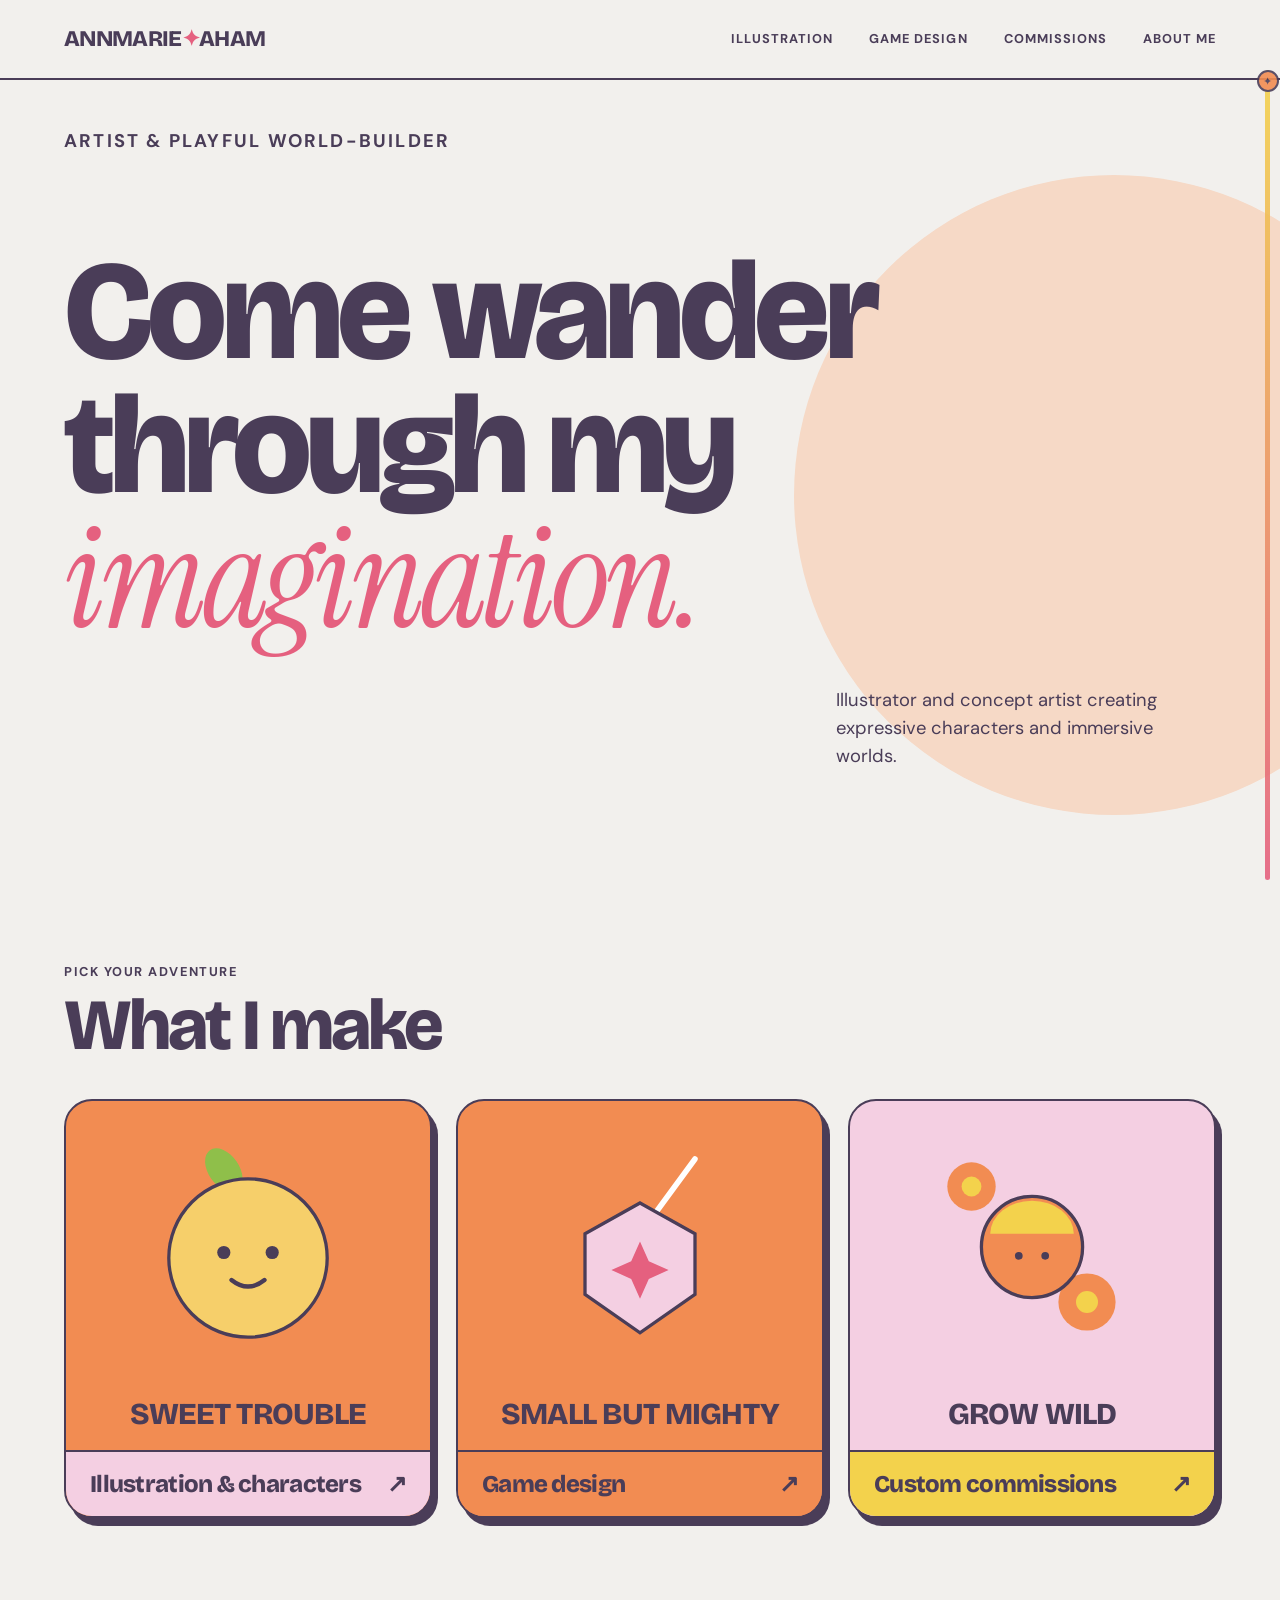
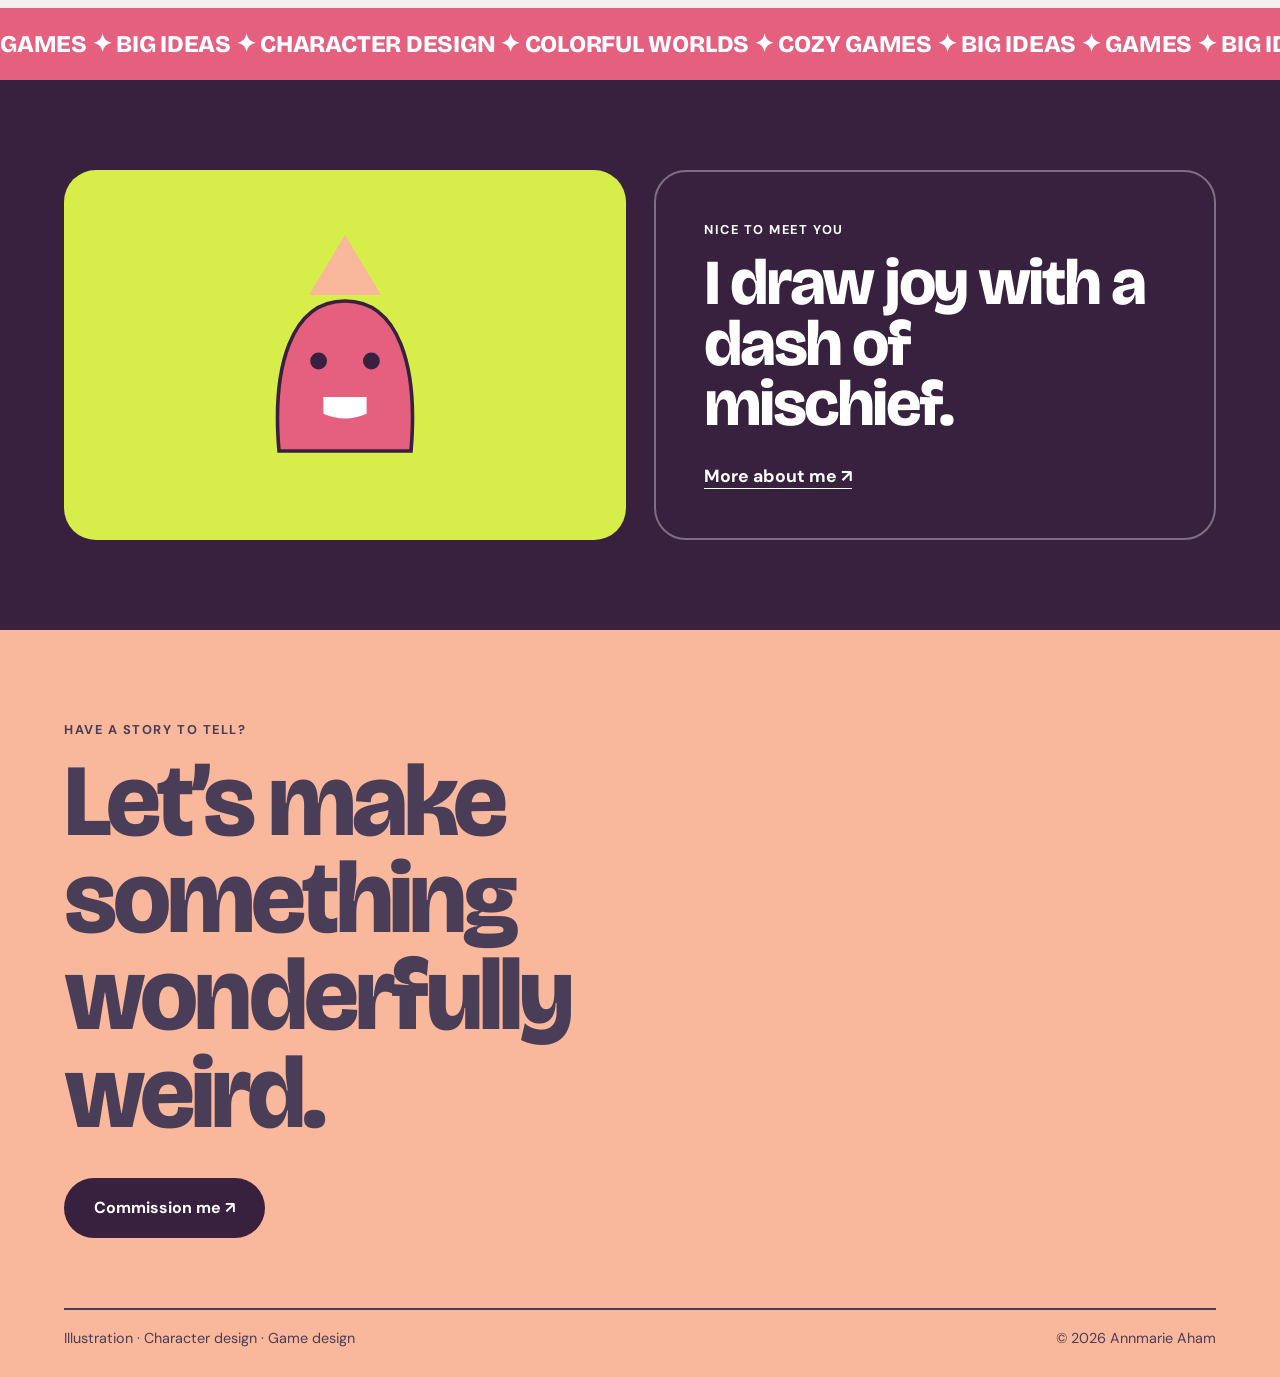
==== index.html @ 60f8be27 "Add files via upload" ====
<!DOCTYPE html>
<html lang="en">
<head>
<meta charset="utf-8">
<meta name="viewport" content="width=device-width, initial-scale=1">
<title>Annmarie Aham | Illustration, Character & Game Design</title>
<link rel="preconnect" href="https://fonts.googleapis.com">
<link rel="preconnect" href="https://fonts.gstatic.com" crossorigin>
<link href="https://fonts.googleapis.com/css2?family=Bricolage+Grotesque:opsz,wght@12..96,500;12..96,800&family=DM+Sans:wght@400;500;700&family=Instrument+Serif:ital@1&display=swap" rel="stylesheet">
<link rel="stylesheet" href="style.css">
</head>
<body>

<header>
  <a class="logo" href="#top">ANNMARIE<span>✦</span>AHAM</a>
  <nav aria-label="Main">
    <a href="illustration.html">Illustration</a>
    <a href="game-design.html">Game design</a>
    <a href="commissions.html">Commissions</a>
    <a href="about.html">About me</a>
  </nav>
</header>

<main id="top">
  <section class="hero">
    <div class="circle" aria-hidden="true"></div>
    <p class="tag" style="max-width:none;margin:0">Artist &amp; playful world-builder</p>
    <h1>Come wander through my <em>imagination.</em></h1>
    <p>Illustrator and concept artist creating expressive characters and immersive worlds.</p>
  </section>

  <section class="make" id="work">
    <p class="tag">Pick your adventure</p>
    <h2>What I make</h2>
    <div class="cards">

      <!-- Replace each <svg> with <img src="your-art.png" alt="..."> when you're ready -->
      <a class="card" href="illustration.html" style="background:var(--orange)">
        <div class="art">
          <svg viewBox="0 0 200 200" aria-hidden="true"><ellipse cx="78" cy="30" rx="14" ry="22" fill="#8fbf4a" transform="rotate(-35 78 30)"/><circle cx="100" cy="110" r="72" fill="#f6cf6a" stroke="#4a3d58" stroke-width="3"/><circle cx="78" cy="105" r="6" fill="#4a3d58"/><circle cx="122" cy="105" r="6" fill="#4a3d58"/><path d="M85 130q15 12 30 0" stroke="#4a3d58" stroke-width="4" fill="none" stroke-linecap="round"/></svg>
        </div>
        <div class="big">Sweet trouble</div>
        <div class="label" style="background:var(--blush)"><span>Illustration &amp; characters</span><span>↗</span></div>
      </a>

      <a class="card c2" href="game-design.html">
        <div class="art">
          <svg viewBox="0 0 200 200" aria-hidden="true"><line x1="150" y1="20" x2="95" y2="95" stroke="#fff" stroke-width="5" stroke-linecap="round"/><path d="M100 60l50 28v55l-50 35-50-35V88z" fill="#f4cfe2" stroke="#4a3d58" stroke-width="3"/><path d="M100 95l8 18 18 8-18 8-8 18-8-18-18-8 18-8z" fill="#e5607f"/></svg>
        </div>
        <div class="big">Small but mighty</div>
        <div class="label"><span>Game design</span><span>↗</span></div>
      </a>

      <a class="card c3" href="commissions.html">
        <div class="art">
          <svg viewBox="0 0 200 200" aria-hidden="true"><circle cx="45" cy="45" r="22" fill="#f28c52"/><circle cx="45" cy="45" r="9" fill="#f3d24c"/><circle cx="150" cy="150" r="26" fill="#f28c52"/><circle cx="150" cy="150" r="10" fill="#f3d24c"/><circle cx="100" cy="100" r="46" fill="#f28c52" stroke="#4a3d58" stroke-width="3"/><path d="M62 88a38 30 0 0 1 76 0z" fill="#f3d24c"/><circle cx="88" cy="108" r="3.5" fill="#4a3d58"/><circle cx="112" cy="108" r="3.5" fill="#4a3d58"/></svg>
        </div>
        <div class="big">Grow wild</div>
        <div class="label"><span>Custom commissions</span><span>↗</span></div>
      </a>
    </div>
  </section>

  <div class="band" aria-hidden="true"><div>
    Games ✦ Big ideas ✦ Character design ✦ Colorful worlds ✦ Cozy games ✦ Big ideas ✦ Games ✦ Big ideas ✦ Character design ✦ Colorful worlds ✦ Cozy games ✦ Big ideas ✦
  </div></div>

  <section class="about" id="about">
    <div class="pic">
      <svg viewBox="0 0 200 220" aria-hidden="true"><path d="M100 10l30 50H70z" fill="#f9b79b"/><path d="M45 190c-6-70 10-125 55-125s61 55 55 125z" fill="#e5607f" stroke="#38213f" stroke-width="3"/><circle cx="78" cy="115" r="7" fill="#38213f"/><circle cx="122" cy="115" r="7" fill="#38213f"/><path d="M82 145h36v14q-18 8-36 0z" fill="#fff"/></svg>
    </div>
    <div class="txt">
      <div>
        <p class="tag">Nice to meet you</p>
        <h2 style="margin-top:14px">I draw joy with a dash of mischief.</h2>
      </div>
      <a href="about.html">More about me ↗</a>
    </div>
  </section>

  <section class="cta" id="contact">
    <p class="tag">Have a story to tell?</p>
    <h2 style="margin-top:14px">Let’s make something wonderfully weird.</h2>
    <a class="btn" href="commissions.html">Commission me ↗</a>
    <footer>
      <span>Illustration · Character design · Game design</span>
      <span>© 2026 Annmarie Aham</span>
    </footer>
  </section>
</main>

<div id="trail" aria-hidden="true"><div id="dot">✦</div></div>
<script src="site.js"></script>
</body>
</html>
---- style.css ----
/* ---- COLORS: change these and the whole site updates ---- */
:root{
  --paper:#f2f0ed; --ink:#4a3d58; --pink:#e5607f; --peach:#f6d9c6;
  --yellow:#f3d24c; --orange:#f28c52; --blush:#f4cfe2; --plum:#38213f; --salmon:#f9b79b;
  --display:"Bricolage Grotesque","Helvetica Neue",Arial,sans-serif;
  --body:"DM Sans","Helvetica Neue",Arial,sans-serif;
  --serif:"Instrument Serif",Georgia,serif;
}
*{box-sizing:border-box;margin:0}
html{scroll-behavior:smooth}
body{background:var(--paper);color:var(--ink);font-family:var(--body);line-height:1.5;overflow-x:hidden}
a{color:inherit}
:focus-visible{outline:3px solid var(--pink);outline-offset:3px}
h1,h2,h3{font-family:var(--display);font-weight:800;letter-spacing:-.04em;line-height:.95}
.wrap{padding:0 clamp(20px,5vw,64px)}

/* nav */
header{display:flex;justify-content:space-between;align-items:center;gap:16px;padding:22px clamp(20px,5vw,64px);border-bottom:2px solid var(--ink);flex-wrap:wrap}
.logo{font-family:var(--display);font-weight:800;font-size:1.4rem;letter-spacing:-.03em;text-decoration:none}
.logo span{color:var(--pink)}
nav{display:flex;gap:clamp(14px,3vw,36px);flex-wrap:wrap}
nav a{font-size:.8rem;font-weight:700;letter-spacing:.08em;text-transform:uppercase;text-decoration:none}
nav a:hover{color:var(--pink)}

/* hero */
.hero{position:relative;padding:48px clamp(20px,5vw,64px) 80px;min-height:88vh;overflow:hidden}
.hero .circle{position:absolute;right:-12vw;top:12%;width:min(60vw,640px);aspect-ratio:1;border-radius:50%;background:var(--peach);z-index:0}
.hero>*{position:relative;z-index:1}
.tag{font-size:.8rem;font-weight:700;letter-spacing:.12em;text-transform:uppercase}
.hero h1{font-size:clamp(3.2rem,11vw,9rem);margin-top:clamp(40px,10vh,120px)}
.hero h1 em{font-family:var(--serif);font-weight:400;color:var(--pink);letter-spacing:-.03em}
.hero p{max-width:380px;font-size:1.15rem;margin:40px 0 0 auto}
.star{color:var(--pink)}

/* what I make */
.make{padding:90px clamp(20px,5vw,64px)}
.make h2{font-size:clamp(2.4rem,6vw,4.5rem);margin:10px 0 40px}
.cards{display:grid;grid-template-columns:repeat(auto-fit,minmax(250px,1fr));gap:24px}
.card{display:flex;flex-direction:column;border-radius:28px;border:2px solid var(--ink);box-shadow:6px 8px 0 var(--ink);overflow:hidden;text-decoration:none;background:var(--orange);transition:transform .2s}
.card:hover{transform:translate(-2px,-3px)}
.card .art{display:grid;place-items:center;padding:36px 20px}
.card .art svg{width:70%;max-width:220px}
.card .big{font-family:var(--display);font-weight:800;font-size:1.9rem;letter-spacing:-.03em;text-transform:uppercase;text-align:center;padding:6px 16px 20px;line-height:1}
.card .label{display:flex;justify-content:space-between;align-items:center;gap:12px;padding:20px 24px;font-family:var(--display);font-weight:800;font-size:1.5rem;letter-spacing:-.03em;line-height:1;border-top:2px solid var(--ink);background:var(--blush)}
.c2{background:var(--orange)} .c2 .label{background:var(--orange)}
.c3{background:var(--blush)} .c3 .label{background:var(--yellow)}

/* marquee */
.band{background:var(--pink);color:#fff;overflow:hidden;white-space:nowrap;padding:18px 0;font-family:var(--display);font-weight:800;font-size:1.5rem;text-transform:uppercase;letter-spacing:-.01em}
.band div{display:inline-block;animation:slide 28s linear infinite}
@keyframes slide{to{transform:translateX(-50%)}}

/* about */
.about{background:var(--plum);color:#fff;padding:90px clamp(20px,5vw,64px);display:grid;grid-template-columns:repeat(auto-fit,minmax(280px,1fr));gap:28px}
.about .pic{background:#d7ee4a;border-radius:32px;display:grid;place-items:center;padding:40px;min-height:340px}
.about .pic svg{width:60%;max-width:240px}
.about .txt{border:2px solid rgba(255,255,255,.35);border-radius:32px;padding:clamp(24px,4vw,48px);display:flex;flex-direction:column;justify-content:space-between;gap:28px}
.about h2{font-size:clamp(2.2rem,5vw,4rem)}
.about a{font-weight:700;font-size:1.1rem;text-underline-offset:6px}

/* cta */
.cta{background:var(--salmon);padding:90px clamp(20px,5vw,64px) 28px}
.cta h2{font-size:clamp(2.6rem,8vw,6.5rem);max-width:9ch}
.btn{display:inline-block;margin-top:36px;background:var(--plum);color:#fff;font-weight:700;padding:18px 30px;border-radius:999px;text-decoration:none}
.btn:hover{background:var(--pink)}
footer{display:flex;justify-content:space-between;flex-wrap:wrap;gap:10px;border-top:2px solid var(--ink);margin-top:70px;padding-top:18px;font-size:.9rem}

/* scroll trail */
#trail{position:fixed;right:10px;top:70px;bottom:20px;width:5px;border-radius:5px;background:linear-gradient(var(--yellow),var(--pink));opacity:.9;z-index:20;pointer-events:none}
#dot{position:absolute;left:50%;top:0;width:22px;height:22px;margin-left:-11px;border-radius:50%;background:var(--orange);border:2px solid var(--ink);display:grid;place-items:center;font-size:.7rem;color:var(--ink)}
@media(max-width:640px){#trail{display:none}.hero p{margin-left:0}}
@media(prefers-reduced-motion:reduce){.band div{animation:none}html{scroll-behavior:auto}.card{transition:none}}

/* subpages */
nav a[aria-current]{color:var(--pink);text-decoration:underline;text-underline-offset:6px}
.page-hero{padding:56px clamp(20px,5vw,64px) 30px}
.page-hero h1{font-size:clamp(2.8rem,9vw,7rem);margin-top:14px}
.page-hero h1 em{font-family:var(--serif);font-weight:400;color:var(--pink);letter-spacing:-.03em}
.page-hero p.lead{max-width:420px;font-size:1.15rem;margin:28px 0 0 auto}
.grid{display:grid;grid-template-columns:repeat(auto-fit,minmax(260px,1fr));gap:24px;padding:30px clamp(20px,5vw,64px) 90px}
.tile{border:2px solid var(--ink);border-radius:28px;box-shadow:6px 8px 0 var(--ink);overflow:hidden;background:var(--blush);text-decoration:none;display:flex;flex-direction:column}
.tile .ph{aspect-ratio:4/3;display:grid;place-items:center;font-family:var(--serif);font-style:italic;font-size:1.3rem;text-align:center;padding:20px}
.tile img{width:100%;aspect-ratio:4/3;object-fit:cover;display:block}
.tile .cap{padding:16px 22px;border-top:2px solid var(--ink);font-family:var(--display);font-weight:800;font-size:1.25rem;letter-spacing:-.02em;line-height:1.1;background:#fff}
.tile .cap small{display:block;font-family:var(--body);font-weight:400;font-size:.9rem;letter-spacing:0;margin-top:4px}
.t1 .ph{background:var(--orange)}.t2 .ph{background:var(--yellow)}.t3 .ph{background:var(--blush)}.t4 .ph{background:#d7ee4a}.t5 .ph{background:var(--pink);color:#fff}.t6 .ph{background:var(--peach)}
.duo{display:grid;grid-template-columns:repeat(auto-fit,minmax(280px,1fr));gap:24px;padding:30px clamp(20px,5vw,64px) 90px}
.me{background:var(--pink);border:2px solid var(--ink);border-radius:32px;display:grid;place-items:center;padding:40px;position:relative;min-height:340px}
.me svg{width:55%;max-width:220px}
.me b{position:absolute;right:22px;bottom:16px;font-family:var(--serif);font-style:italic;font-weight:400;color:#fff;font-size:1.4rem}
.bio{background:var(--yellow);border:2px solid var(--ink);border-radius:32px;padding:clamp(24px,4vw,44px);display:flex;flex-direction:column;gap:18px;font-size:1.05rem}
.bio hr{border:0;border-top:2px solid var(--ink);margin:4px 0}
.bio .now{font-family:var(--serif);font-style:italic;font-size:1.3rem}
.steps{counter-reset:s;list-style:none;padding:0;display:grid;gap:16px;max-width:620px}
.steps li{counter-increment:s;display:flex;gap:16px;align-items:baseline;font-size:1.1rem}
.steps li::before{content:counter(s);font-family:var(--display);font-weight:800;font-size:1.8rem;color:var(--pink);min-width:1.4ch}
.cta.orange{background:var(--orange)}
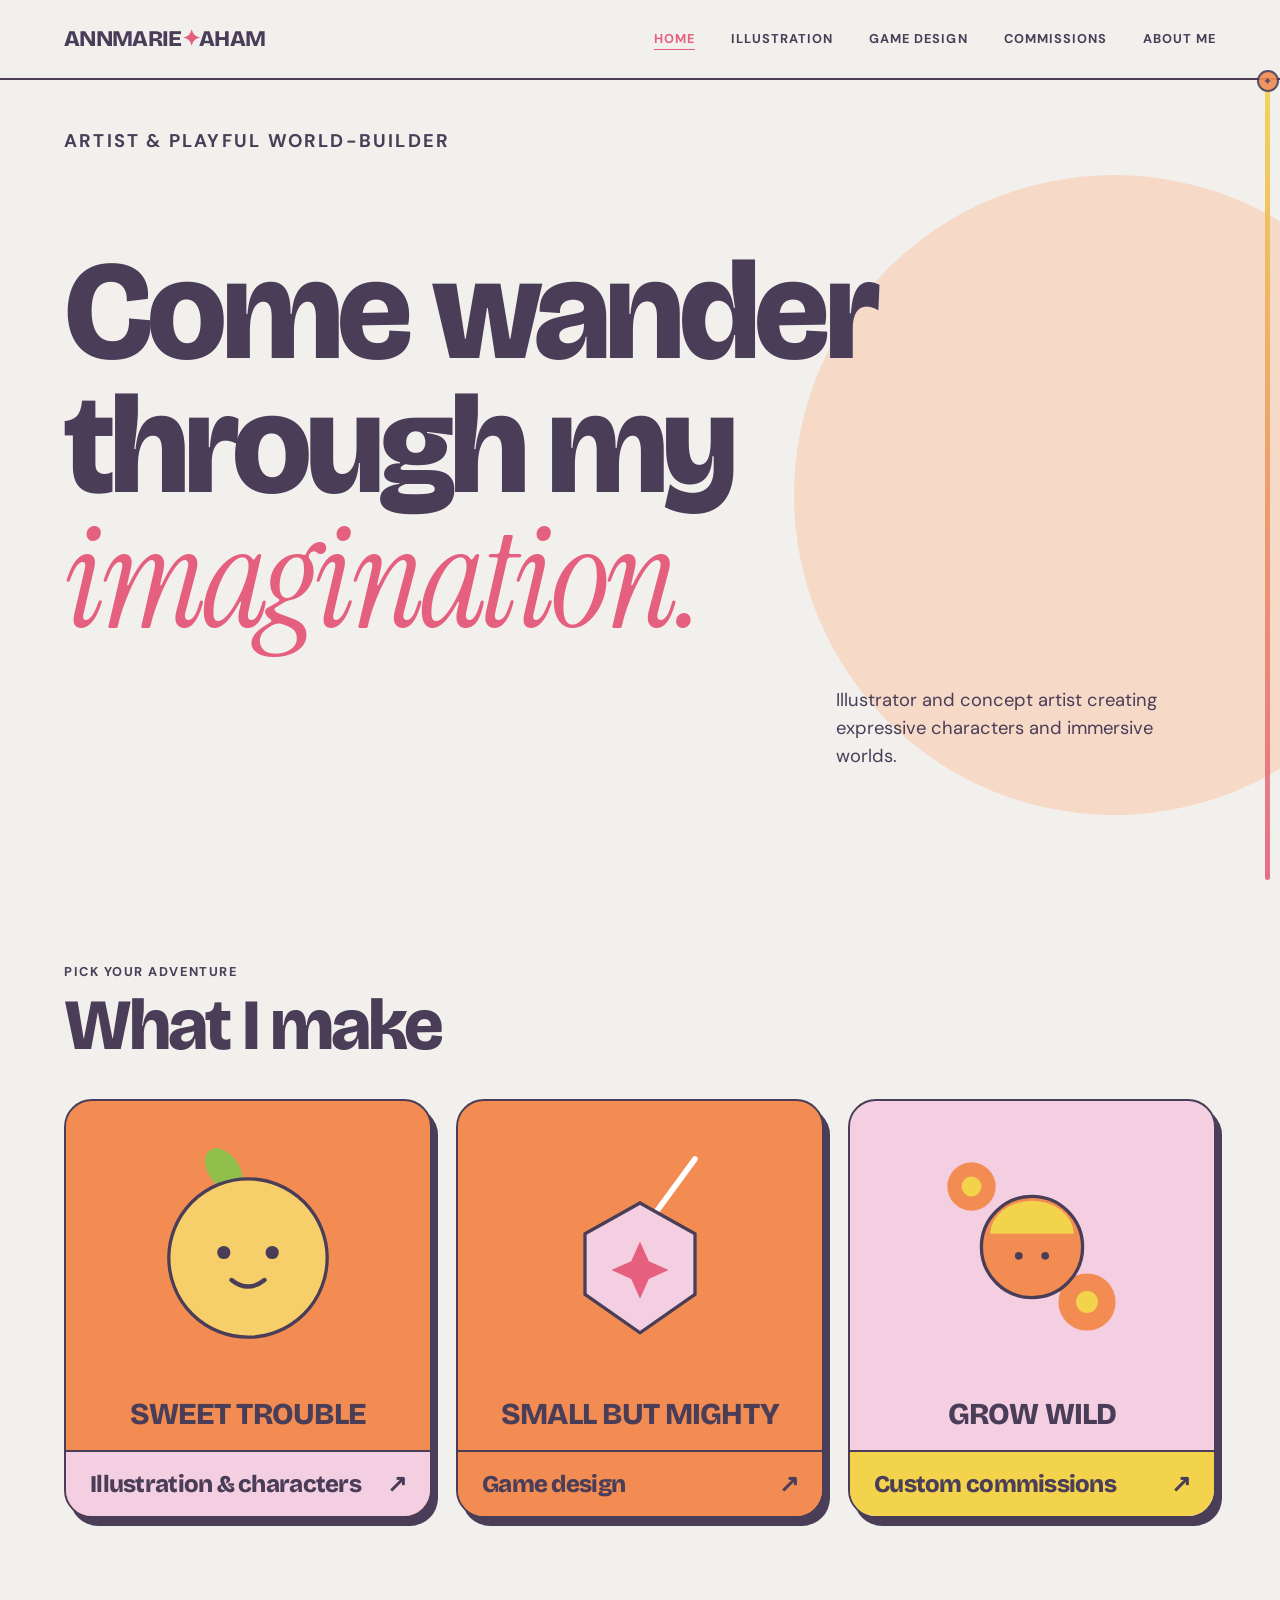
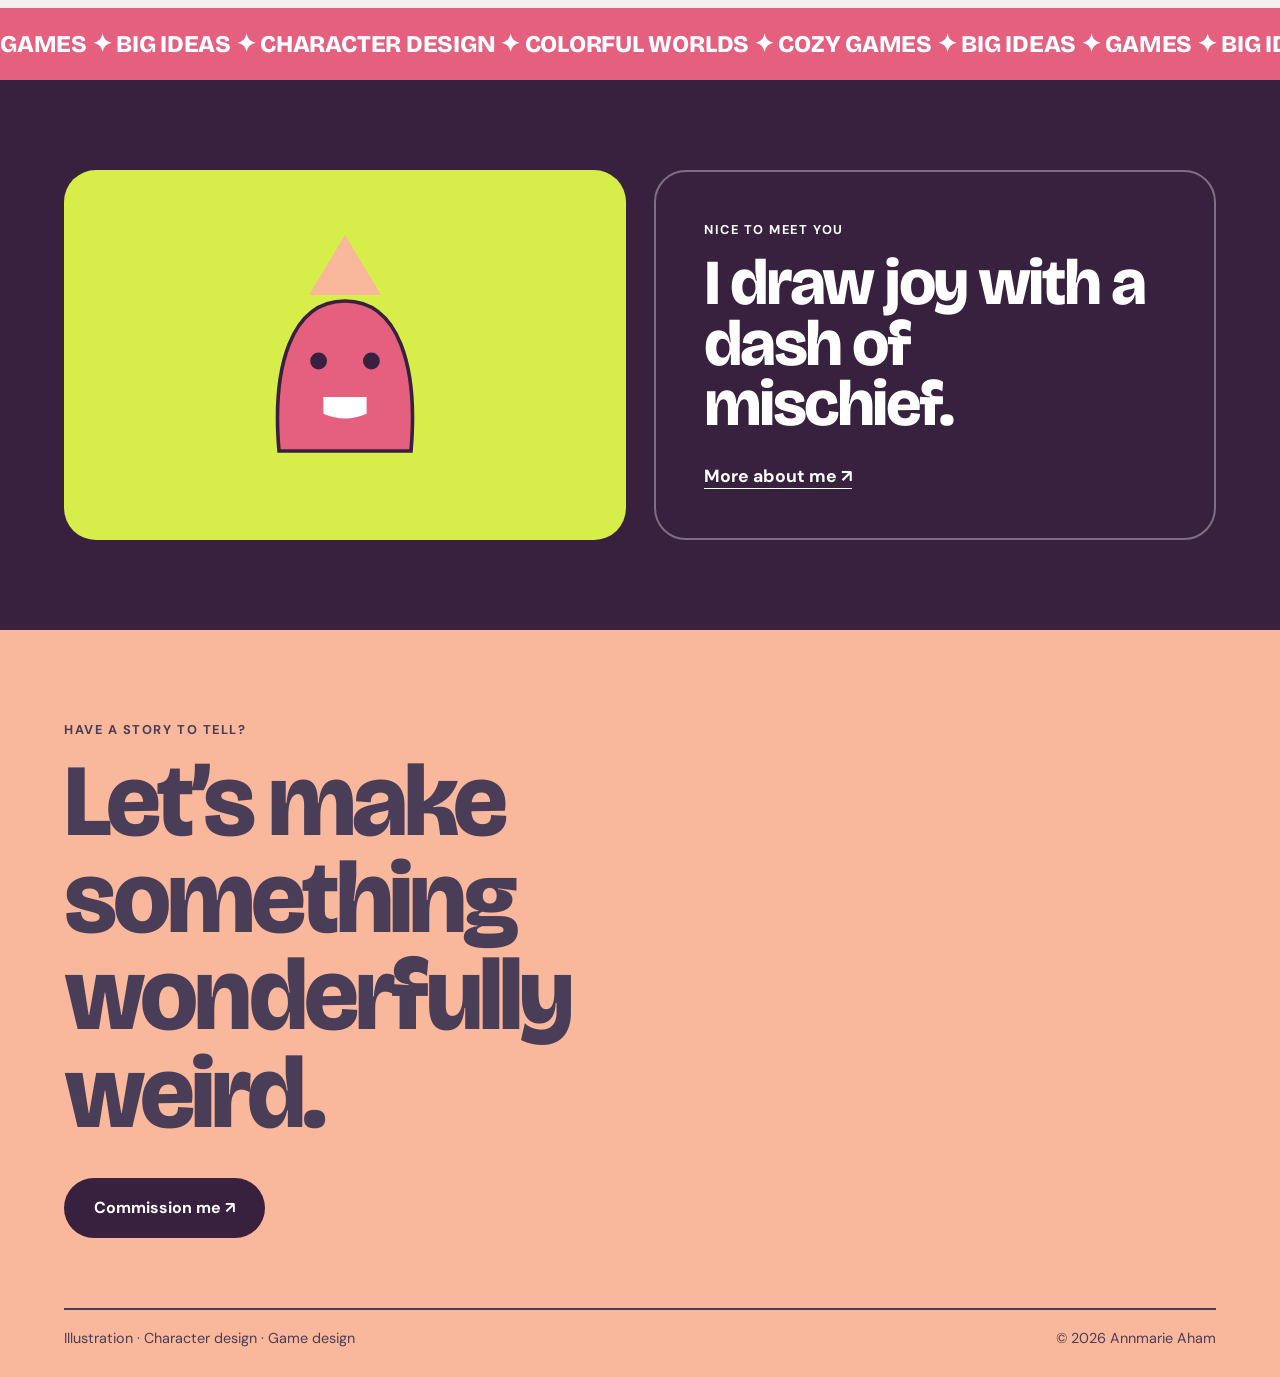
==== commit d34207ac: "Add files via upload" ====
--- a/index.html
+++ b/index.html
@@ -9,11 +9,11 @@
 <link href="https://fonts.googleapis.com/css2?family=Bricolage+Grotesque:opsz,wght@12..96,500;12..96,800&family=DM+Sans:wght@400;500;700&family=Instrument+Serif:ital@1&display=swap" rel="stylesheet">
 <link rel="stylesheet" href="style.css">
 </head>
-<body>
+<body data-page="home">
 
 <header>
   <a class="logo" href="#top">ANNMARIE<span>✦</span>AHAM</a>
-  <nav aria-label="Main">
+  <nav aria-label="Main"><a href="index.html" aria-current="page">Home</a>
     <a href="illustration.html">Illustration</a>
     <a href="game-design.html">Game design</a>
     <a href="commissions.html">Commissions</a>
@@ -24,68 +24,63 @@
 <main id="top">
   <section class="hero">
     <div class="circle" aria-hidden="true"></div>
-    <p class="tag" style="max-width:none;margin:0">Artist &amp; playful world-builder</p>
-    <h1>Come wander through my <em>imagination.</em></h1>
-    <p>Illustrator and concept artist creating expressive characters and immersive worlds.</p>
+    <p class="tag" style="max-width:none;margin:0" data-text="hero.tag">Artist &amp; playful world-builder</p>
+    <h1><span data-text="hero.title">Come wander through my</span> <em data-text="hero.accent">imagination.</em></h1>
+    <p data-text="hero.text">Illustrator and concept artist creating expressive characters and immersive worlds.</p>
   </section>
 
   <section class="make" id="work">
-    <p class="tag">Pick your adventure</p>
-    <h2>What I make</h2>
+    <p class="tag" data-text="make.tag">Pick your adventure</p>
+    <h2 data-text="make.heading">What I make</h2>
     <div class="cards">
 
       <!-- Replace each <svg> with <img src="your-art.png" alt="..."> when you're ready -->
       <a class="card" href="illustration.html" style="background:var(--orange)">
-        <div class="art">
+        <div class="art" data-img="card1.image">
           <svg viewBox="0 0 200 200" aria-hidden="true"><ellipse cx="78" cy="30" rx="14" ry="22" fill="#8fbf4a" transform="rotate(-35 78 30)"/><circle cx="100" cy="110" r="72" fill="#f6cf6a" stroke="#4a3d58" stroke-width="3"/><circle cx="78" cy="105" r="6" fill="#4a3d58"/><circle cx="122" cy="105" r="6" fill="#4a3d58"/><path d="M85 130q15 12 30 0" stroke="#4a3d58" stroke-width="4" fill="none" stroke-linecap="round"/></svg>
         </div>
-        <div class="big">Sweet trouble</div>
-        <div class="label" style="background:var(--blush)"><span>Illustration &amp; characters</span><span>↗</span></div>
+        <div class="big" data-text="card1.big">Sweet trouble</div>
+        <div class="label" style="background:var(--blush)"><span data-text="card1.label">Illustration &amp; characters</span><span>↗</span></div>
       </a>
 
       <a class="card c2" href="game-design.html">
-        <div class="art">
+        <div class="art" data-img="card2.image">
           <svg viewBox="0 0 200 200" aria-hidden="true"><line x1="150" y1="20" x2="95" y2="95" stroke="#fff" stroke-width="5" stroke-linecap="round"/><path d="M100 60l50 28v55l-50 35-50-35V88z" fill="#f4cfe2" stroke="#4a3d58" stroke-width="3"/><path d="M100 95l8 18 18 8-18 8-8 18-8-18-18-8 18-8z" fill="#e5607f"/></svg>
         </div>
-        <div class="big">Small but mighty</div>
-        <div class="label"><span>Game design</span><span>↗</span></div>
+        <div class="big" data-text="card2.big">Small but mighty</div>
+        <div class="label"><span data-text="card2.label">Game design</span><span>↗</span></div>
       </a>
 
       <a class="card c3" href="commissions.html">
-        <div class="art">
+        <div class="art" data-img="card3.image">
           <svg viewBox="0 0 200 200" aria-hidden="true"><circle cx="45" cy="45" r="22" fill="#f28c52"/><circle cx="45" cy="45" r="9" fill="#f3d24c"/><circle cx="150" cy="150" r="26" fill="#f28c52"/><circle cx="150" cy="150" r="10" fill="#f3d24c"/><circle cx="100" cy="100" r="46" fill="#f28c52" stroke="#4a3d58" stroke-width="3"/><path d="M62 88a38 30 0 0 1 76 0z" fill="#f3d24c"/><circle cx="88" cy="108" r="3.5" fill="#4a3d58"/><circle cx="112" cy="108" r="3.5" fill="#4a3d58"/></svg>
         </div>
-        <div class="big">Grow wild</div>
-        <div class="label"><span>Custom commissions</span><span>↗</span></div>
+        <div class="big" data-text="card3.big">Grow wild</div>
+        <div class="label"><span data-text="card3.label">Custom commissions</span><span>↗</span></div>
       </a>
     </div>
   </section>
 
-  <div class="band" aria-hidden="true"><div>
-    Games ✦ Big ideas ✦ Character design ✦ Colorful worlds ✦ Cozy games ✦ Big ideas ✦ Games ✦ Big ideas ✦ Character design ✦ Colorful worlds ✦ Cozy games ✦ Big ideas ✦
-  </div></div>
+  <div class="band" aria-hidden="true"><div><span data-text="band">Games ✦ Big ideas ✦ Character design ✦ Colorful worlds ✦ Cozy games ✦ Big ideas ✦ </span><span data-text="band">Games ✦ Big ideas ✦ Character design ✦ Colorful worlds ✦ Cozy games ✦ Big ideas ✦ </span><span data-text="band">Games ✦ Big ideas ✦ Character design ✦ Colorful worlds ✦ Cozy games ✦ Big ideas ✦ </span><span data-text="band">Games ✦ Big ideas ✦ Character design ✦ Colorful worlds ✦ Cozy games ✦ Big ideas ✦ </span></div></div>
 
   <section class="about" id="about">
-    <div class="pic">
+    <div class="pic" data-img="teaser.image">
       <svg viewBox="0 0 200 220" aria-hidden="true"><path d="M100 10l30 50H70z" fill="#f9b79b"/><path d="M45 190c-6-70 10-125 55-125s61 55 55 125z" fill="#e5607f" stroke="#38213f" stroke-width="3"/><circle cx="78" cy="115" r="7" fill="#38213f"/><circle cx="122" cy="115" r="7" fill="#38213f"/><path d="M82 145h36v14q-18 8-36 0z" fill="#fff"/></svg>
     </div>
     <div class="txt">
       <div>
-        <p class="tag">Nice to meet you</p>
-        <h2 style="margin-top:14px">I draw joy with a dash of mischief.</h2>
+        <p class="tag" data-text="teaser.tag">Nice to meet you</p>
+        <h2 style="margin-top:14px" data-text="teaser.heading">I draw joy with a dash of mischief.</h2>
       </div>
-      <a href="about.html">More about me ↗</a>
+      <a href="about.html" data-text="teaser.link">More about me ↗</a>
     </div>
   </section>
 
   <section class="cta" id="contact">
-    <p class="tag">Have a story to tell?</p>
-    <h2 style="margin-top:14px">Let’s make something wonderfully weird.</h2>
-    <a class="btn" href="commissions.html">Commission me ↗</a>
-    <footer>
-      <span>Illustration · Character design · Game design</span>
-      <span>© 2026 Annmarie Aham</span>
-    </footer>
+    <p class="tag" data-text="cta.tag">Have a story to tell?</p>
+    <h2 style="margin-top:14px" data-text="cta.heading">Let’s make something wonderfully weird.</h2>
+    <a class="btn" href="commissions.html" data-text="cta.button">Commission me ↗</a>
+    <footer><span data-text="site.footer">Illustration · Character design · Game design</span><span data-text="site.copyright">© 2026 Annmarie Aham</span></footer>
   </section>
 </main>
 
--- a/style.css
+++ b/style.css
@@ -96,3 +96,23 @@
 .steps li{counter-increment:s;display:flex;gap:16px;align-items:baseline;font-size:1.1rem}
 .steps li::before{content:counter(s);font-family:var(--display);font-weight:800;font-size:1.8rem;color:var(--pink);min-width:1.4ch}
 .cta.orange{background:var(--orange)}
+/* editable + lightbox */
+.has-img{padding:0!important;overflow:hidden}
+.has-img>img{width:100%;max-width:none!important;display:block;object-fit:cover}
+.card .art.has-img>img{aspect-ratio:4/3}
+.me.has-img>img,.pic.has-img>img{position:absolute;inset:0;height:100%}
+.pic{position:relative;overflow:hidden}.me{overflow:hidden}.me b{z-index:1;text-shadow:0 1px 8px rgba(0,0,0,.45)}
+.tile{position:relative}
+.tile .open{display:block;position:relative;width:100%;padding:0;border:0;background:none;cursor:zoom-in}
+.tile .more{position:absolute;right:12px;top:12px;background:var(--plum);color:#fff;border-radius:99px;padding:4px 12px;font-weight:700;font-size:.85rem}
+.lb{position:fixed;inset:0;z-index:100;background:rgba(30,16,36,.97);display:flex;flex-direction:column}
+.lb[hidden]{display:none}
+.lb-track{flex:1;display:flex;overflow-x:auto;scroll-snap-type:x mandatory;overscroll-behavior:contain;scrollbar-width:none}
+.lb-track::-webkit-scrollbar{display:none}
+.lb-slide{flex:0 0 100%;scroll-snap-align:center;display:grid;place-items:center;padding:70px 14px 6px}
+.lb-slide img{max-width:100%;max-height:calc(100dvh - 140px);object-fit:contain;border-radius:12px}
+.lb-cap{color:#fff;text-align:center;padding:8px 72px 20px;font-family:var(--display);font-weight:800;letter-spacing:-.02em;min-height:3.2rem}
+.lb button{position:absolute;width:48px;height:48px;border-radius:50%;border:2px solid #fff;background:rgba(255,255,255,.12);color:#fff;font-size:1.5rem;cursor:pointer;z-index:2}
+.lb button:hover{background:var(--pink)}
+.lb-x{top:14px;right:14px}.lb-p,.lb-n{top:50%;margin-top:-24px}.lb-p{left:12px}.lb-n{right:12px}
+@media(max-width:640px){.lb-p,.lb-n{top:auto;bottom:14px;margin:0}.lb-cap{padding:8px 70px 20px}}
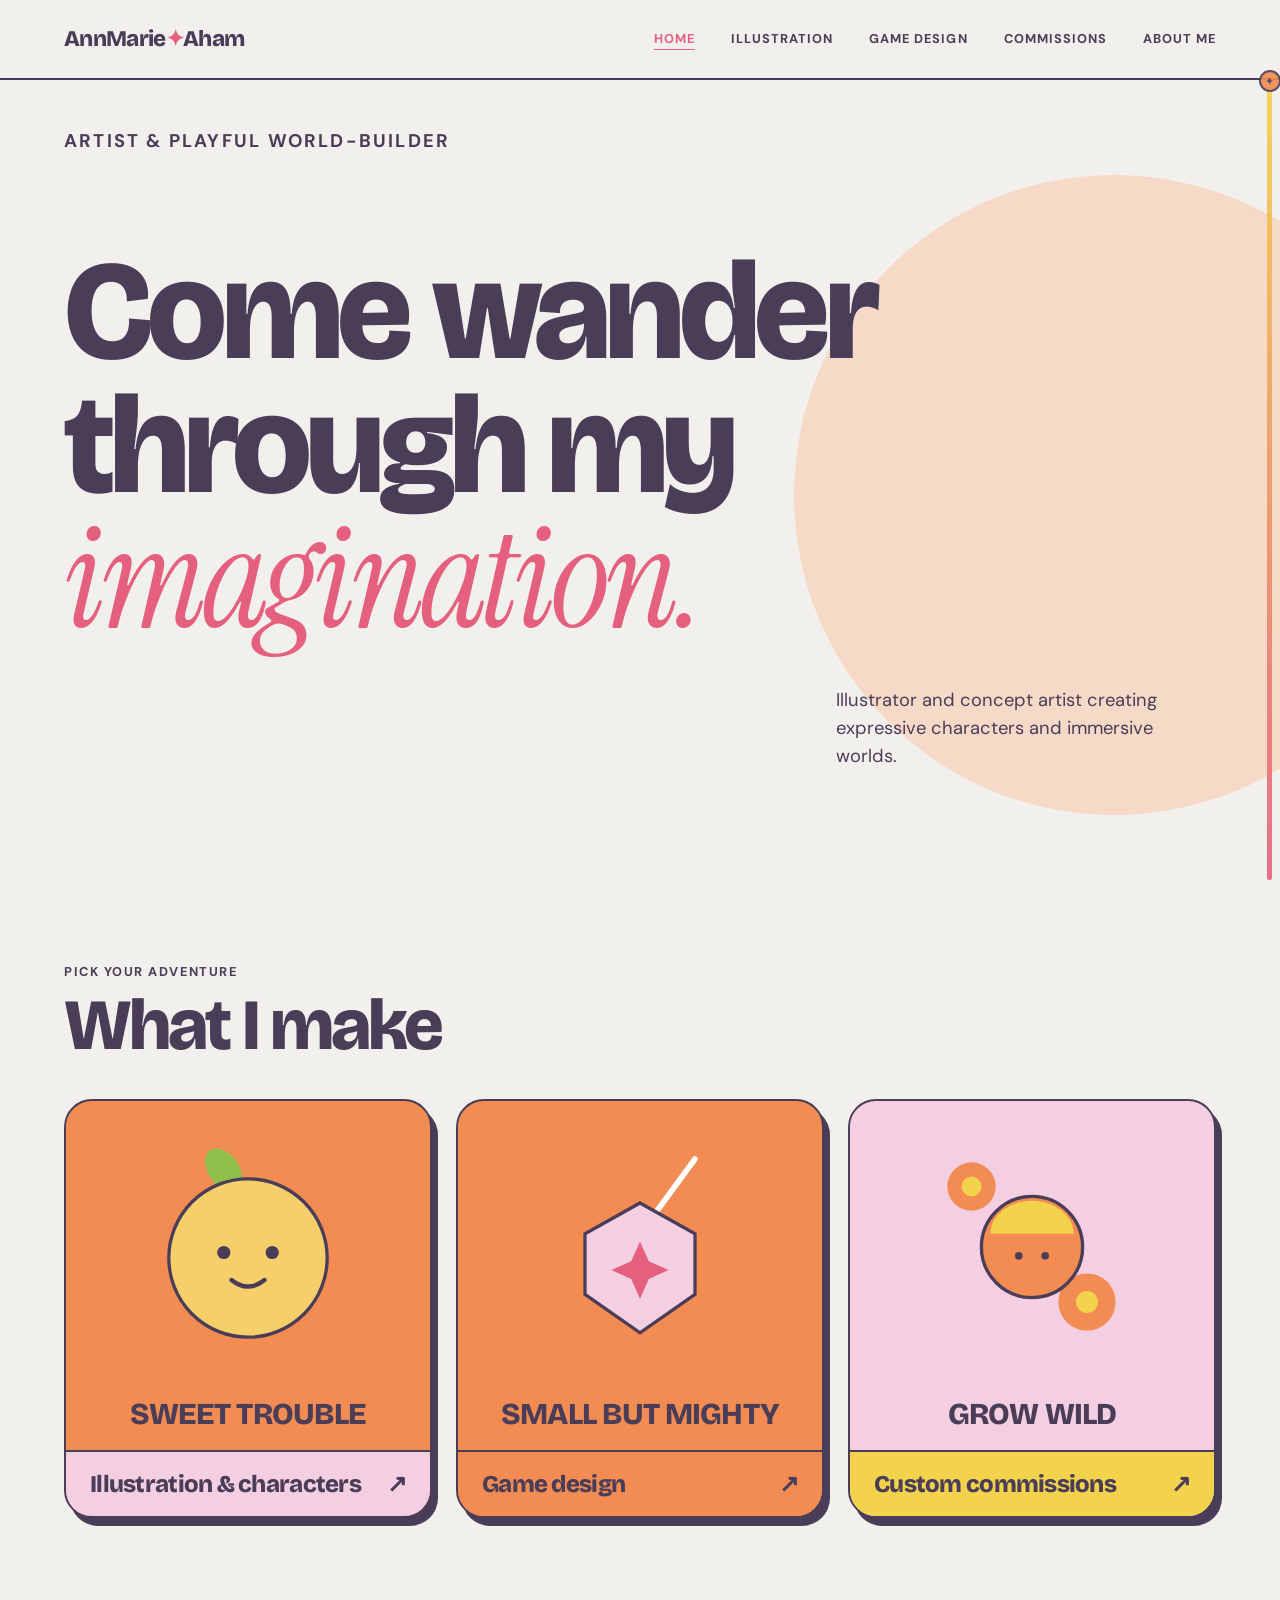
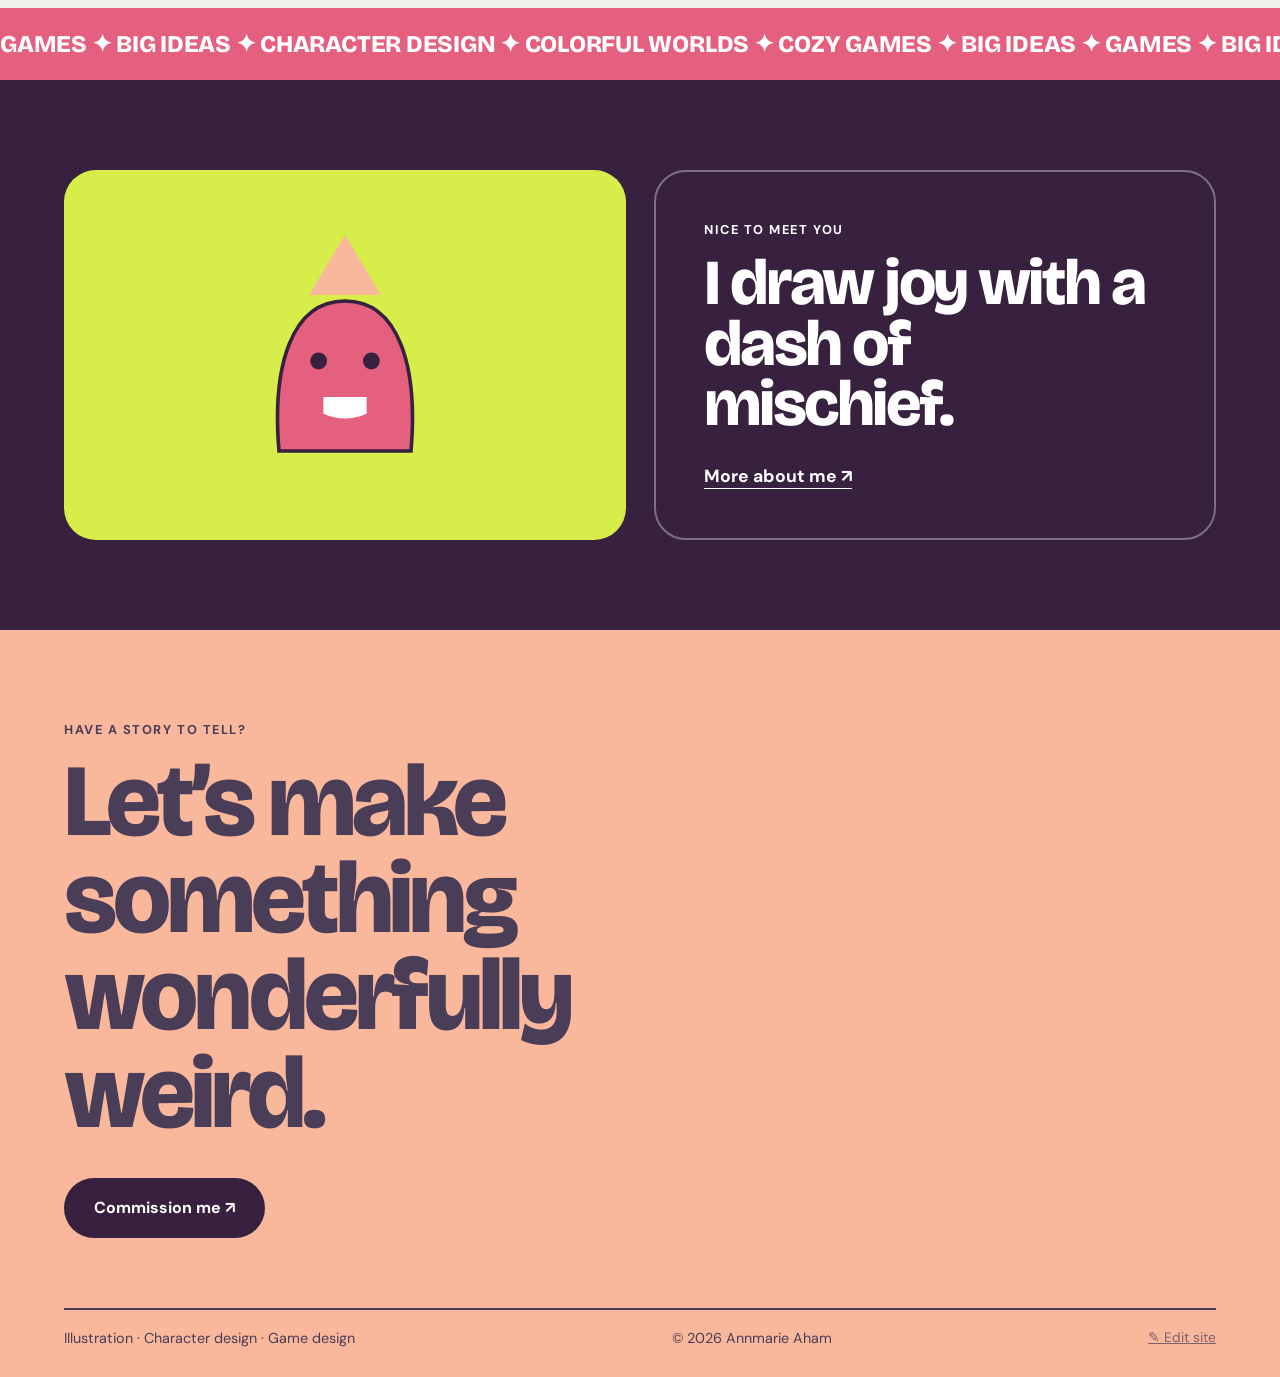
==== commit 725c9286: "Add files via upload" ====
--- a/index.html
+++ b/index.html
@@ -7,7 +7,7 @@
 <link rel="preconnect" href="https://fonts.googleapis.com">
 <link rel="preconnect" href="https://fonts.gstatic.com" crossorigin>
 <link href="https://fonts.googleapis.com/css2?family=Bricolage+Grotesque:opsz,wght@12..96,500;12..96,800&family=DM+Sans:wght@400;500;700&family=Instrument+Serif:ital@1&display=swap" rel="stylesheet">
-<link rel="stylesheet" href="style.css">
+<link rel="icon" href="favicon.png" type="image/png"><link rel="apple-touch-icon" href="favicon.png"><link rel="stylesheet" href="style.css">
 </head>
 <body data-page="home">
 
--- a/style.css
+++ b/style.css
@@ -67,7 +67,7 @@
 footer{display:flex;justify-content:space-between;flex-wrap:wrap;gap:10px;border-top:2px solid var(--ink);margin-top:70px;padding-top:18px;font-size:.9rem}
 
 /* scroll trail */
-#trail{position:fixed;right:10px;top:70px;bottom:20px;width:5px;border-radius:5px;background:linear-gradient(var(--yellow),var(--pink));opacity:.9;z-index:20;pointer-events:none}
+#trail{position:fixed;right:10px;top:70px;bottom:20px;width:5px;border-radius:5px;background:linear-gradient(var(--yellow),var(--pink));opacity:.9;z-index:20;}
 #dot{position:absolute;left:50%;top:0;width:22px;height:22px;margin-left:-11px;border-radius:50%;background:var(--orange);border:2px solid var(--ink);display:grid;place-items:center;font-size:.7rem;color:var(--ink)}
 @media(max-width:640px){#trail{display:none}.hero p{margin-left:0}}
 @media(prefers-reduced-motion:reduce){.band div{animation:none}html{scroll-behavior:auto}.card{transition:none}}
@@ -116,3 +116,48 @@
 .lb button:hover{background:var(--pink)}
 .lb-x{top:14px;right:14px}.lb-p,.lb-n{top:50%;margin-top:-24px}.lb-p{left:12px}.lb-n{right:12px}
 @media(max-width:640px){.lb-p,.lb-n{top:auto;bottom:14px;margin:0}.lb-cap{padding:8px 70px 20px}}
+
+.admin-link{font-size:.85rem;opacity:.7}
+
+/* in-page editor */
+body.editing{padding-bottom:96px}
+.ed{outline:2px dashed var(--pink);outline-offset:3px;cursor:text;min-width:1ch}
+.ed:focus{outline-style:solid;background:rgba(243,210,76,.3)}
+.ed-img{position:absolute!important;top:10px;left:10px;z-index:6}
+.ed-ui{display:flex;gap:8px;flex-wrap:wrap;padding:10px 14px}
+.tile.ed-add{display:grid;place-items:center;min-height:200px;background:transparent;border-style:dashed;box-shadow:none}
+.b{background:var(--plum);color:#fff;border:0;border-radius:999px;padding:12px 22px;font:inherit;font-weight:700;cursor:pointer;min-height:44px}
+.b:hover{background:var(--pink)}.b.s{background:#fff;color:var(--ink);border:2px solid var(--ink);padding:6px 14px;min-height:40px}.b.s:hover{background:var(--yellow)}
+.ed-bar{position:fixed;left:50%;transform:translateX(-50%);bottom:14px;z-index:90;max-width:calc(100vw - 20px);display:flex;gap:8px;flex-wrap:wrap;align-items:center;justify-content:center;background:var(--plum);color:#fff;border-radius:24px;padding:10px 14px;box-shadow:0 8px 24px rgba(0,0,0,.35)}
+.ed-bar .b.s{min-height:40px}
+.ed-status{font-weight:700;font-size:.95rem}
+.ed-err{color:#ffb3c6;font-weight:700}.ed-dlg .ed-err{color:#b3123c}
+.ed-dlg{border:2px solid var(--ink);border-radius:24px;padding:22px;max-width:min(520px,calc(100vw - 24px));background:#fff;color:var(--ink);box-shadow:6px 8px 0 var(--ink);display:grid;gap:12px}
+.ed-dlg[open]{display:grid}
+.ed-dlg::backdrop{background:rgba(30,16,36,.6)}
+.ed-dlg h2{font-size:1.8rem}
+.ed-l{display:grid;gap:4px;font-weight:700}.ed-c{display:flex;gap:8px;align-items:center;font-weight:400}
+.ed-dlg input[type=text],.ed-dlg input[type=password],.ed-dlg select{width:100%;padding:10px 12px;border:2px solid var(--ink);border-radius:12px;font:inherit;background:#fff;color:var(--ink)}
+.ed-dlg input[type=color]{width:64px;height:40px;border:2px solid var(--ink);border-radius:10px;padding:2px;background:#fff}
+.ed-row{display:flex;gap:10px;flex-wrap:wrap}
+.ed-panel{position:fixed;right:14px;left:auto;top:14px;bottom:auto;margin:0;width:min(360px,calc(100vw - 28px));max-height:calc(100dvh - 110px);overflow:auto;z-index:95}
+
+/* hide the browser scrollbar; the pink/yellow trail is the scrollbar */
+html{scrollbar-width:none;-ms-overflow-style:none}
+html::-webkit-scrollbar{display:none}
+#trail{right:8px;pointer-events:auto;cursor:pointer;touch-action:none}
+#trail::before{content:"";position:absolute;inset:0 -12px}
+#dot{cursor:grab;pointer-events:none}
+
+/* commission form + inbox */
+.fl{display:grid;gap:6px;font-weight:700}
+.fl input,.fl textarea{width:100%;padding:11px 12px;border:2px solid var(--ink);border-radius:12px;font:inherit;font-weight:400;background:#fff;color:var(--ink)}
+.hp{position:absolute;left:-9999px;width:1px;height:1px;opacity:0}
+.fmsg{font-weight:700;min-height:1.4em}.fmsg.bad{color:#b3123c}
+.ed-wide{width:min(540px,calc(100vw - 28px))}
+.ib-card{border:2px solid var(--ink);border-radius:16px;padding:12px;display:grid;gap:6px;background:#fff}
+.ib-card.new{background:var(--yellow)}
+.ib-card pre{white-space:pre-wrap;font:inherit;margin:0;word-break:break-word}
+.ib-card .meta{font-size:.9rem;opacity:.8}
+.ed-sql{width:100%;font:.8rem/1.4 monospace;padding:10px;border:2px solid var(--ink);border-radius:12px;background:#f7f5f2;color:var(--ink)}
+.ed-steps{padding-left:20px;display:grid;gap:6px}
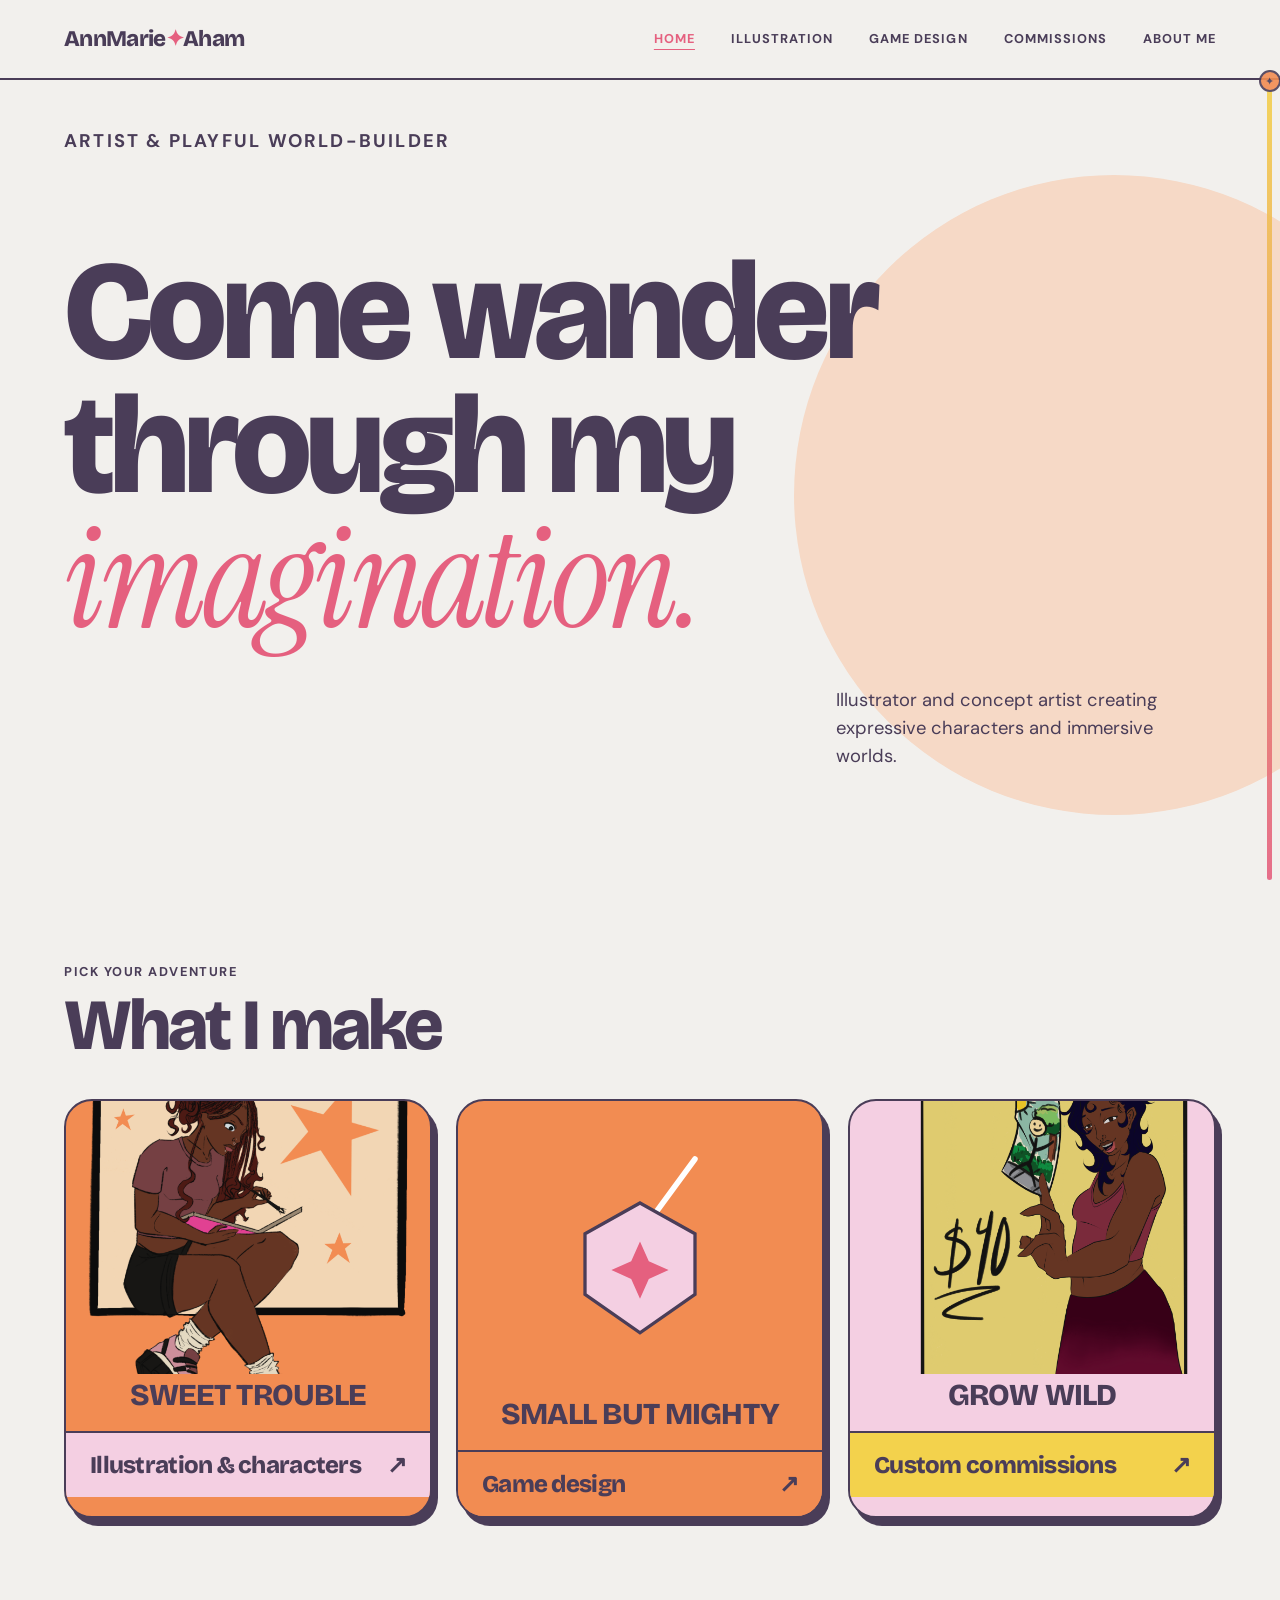
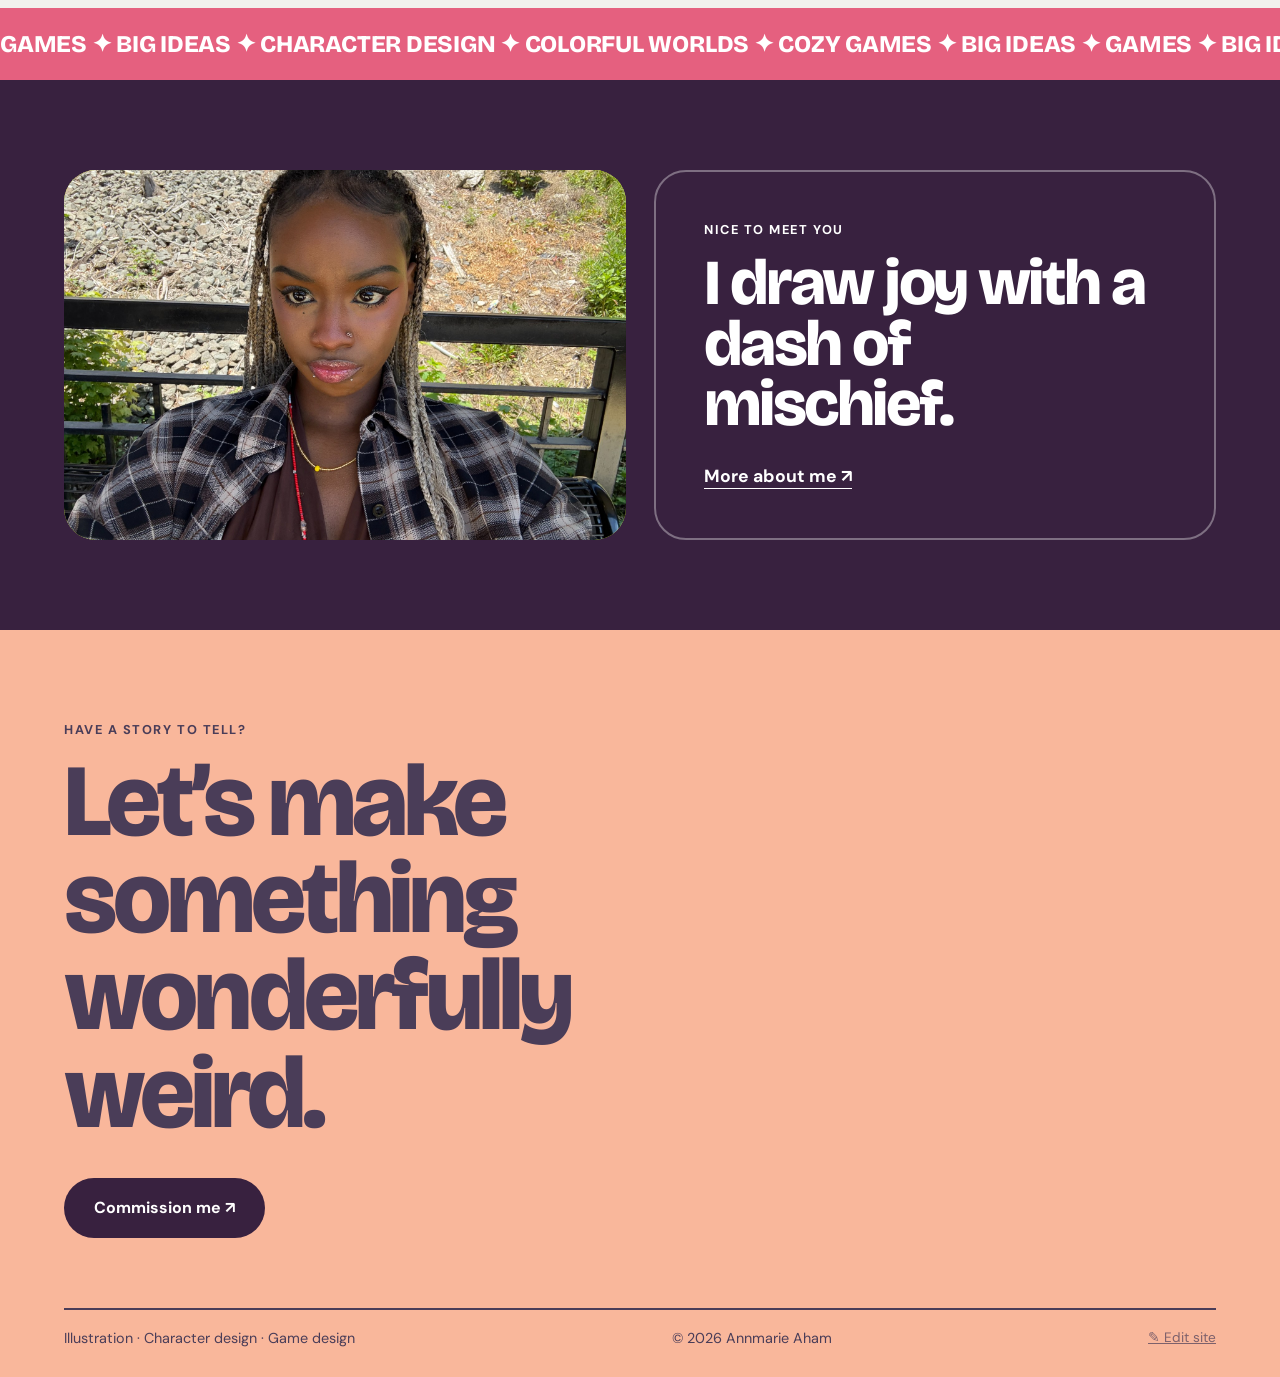
==== commit c8e59624: "Add files via upload" ====
--- a/index.html
+++ b/index.html
@@ -26,7 +26,7 @@
     <div class="circle" aria-hidden="true"></div>
     <p class="tag" style="max-width:none;margin:0" data-text="hero.tag">Artist &amp; playful world-builder</p>
     <h1><span data-text="hero.title">Come wander through my</span> <em data-text="hero.accent">imagination.</em></h1>
-    <p data-text="hero.text">Illustrator and concept artist creating expressive characters and immersive worlds.</p>
+    <p data-text="hero.text">Illustrator and concept artist creating expressive characters and immersive worlds.</p><div class="soc-slot" data-socials></div>
   </section>
 
   <section class="make" id="work">
--- a/style.css
+++ b/style.css
@@ -161,3 +161,14 @@
 .ib-card .meta{font-size:.9rem;opacity:.8}
 .ed-sql{width:100%;font:.8rem/1.4 monospace;padding:10px;border:2px solid var(--ink);border-radius:12px;background:#f7f5f2;color:var(--ink)}
 .ed-steps{padding-left:20px;display:grid;gap:6px}
+
+.socials{flex-basis:100%;display:flex;gap:10px;flex-wrap:wrap;margin-bottom:6px}
+.socials a{border:2px solid var(--ink);border-radius:999px;padding:8px 18px;font-weight:700;font-size:.9rem;text-decoration:none;background:#fff;min-height:40px;display:inline-flex;align-items:center}
+.socials a:hover{background:var(--yellow)}
+
+.socials a{padding:0;width:44px;height:44px;min-height:44px;justify-content:center;border-radius:50%}
+.socials svg{width:22px;height:22px}
+
+.soc-slot{max-width:420px;margin:18px 0 0 auto}
+.socials a.empty{opacity:.4}
+@media(max-width:640px){.soc-slot{margin-left:0}}
